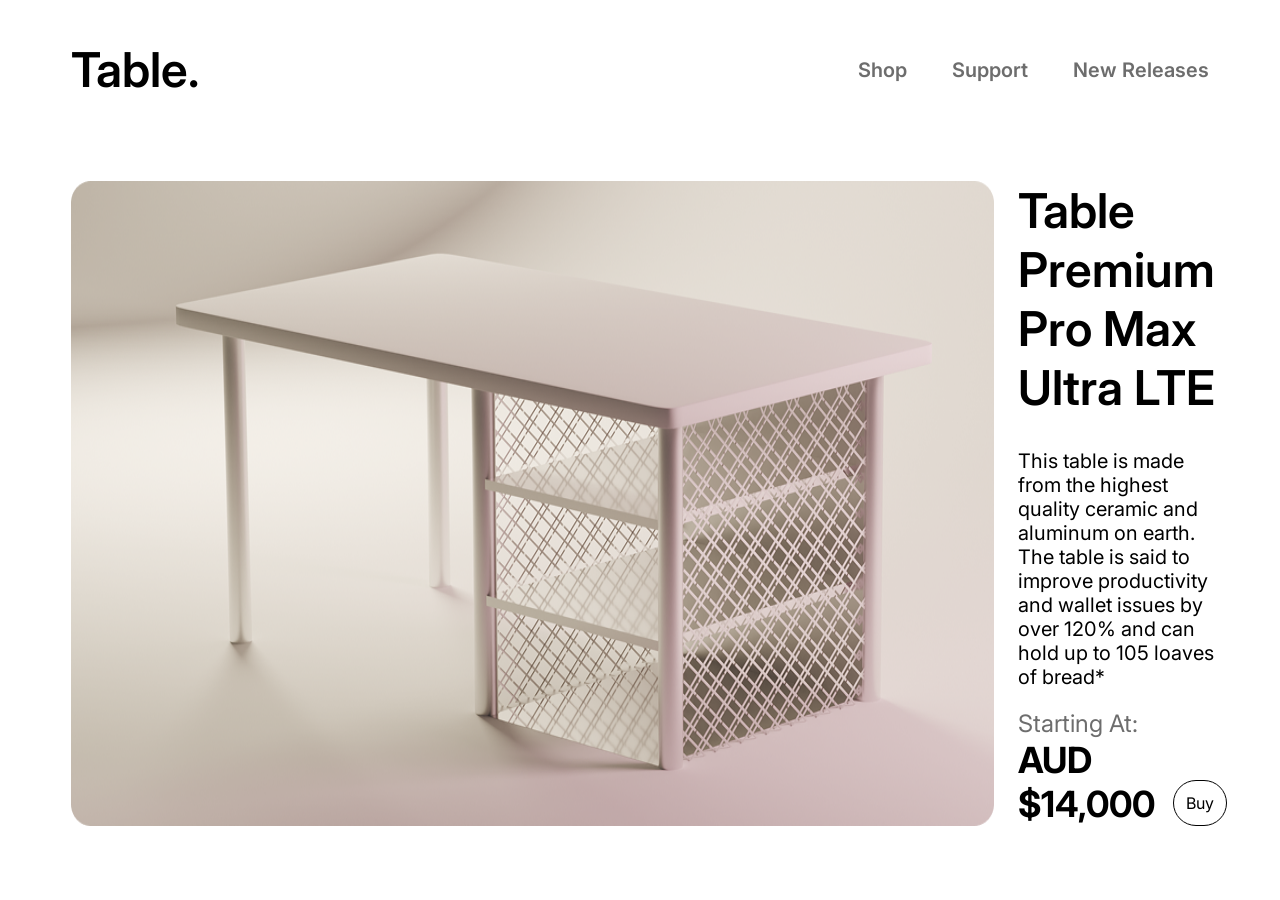
==== index.html @ e4bf4b3e "Added Section 1 of home page" ====
<!doctype html>
<html lang="en">
    <head>
        <meta charset="UTF-8" />
        <meta name="viewport" content="width=device-width, initial-scale=1.0" />
        <title>Table.</title>
        <link rel="stylesheet" href="style.css" />
    </head>
    <body>
        <header>
            <h1>Table.</h1>
            <div class="header-links">
                <p>Shop</p>
                <p>Support</p>
                <p>New Releases</p>
            </div>
        </header>
        <div class="homeS1">
            <img src="./Images/Table.png" alt="An Image of a Table" />
            <div class="s1Text">
                <div class="s1Disc">
                    <h1>Table Premium Pro Max Ultra LTE</h1>
                    <p>
                        This table is made from the highest quality ceramic and
                        aluminum on earth. The table is said to improve
                        productivity and wallet issues by over 120% and can hold
                        up to 105 loaves of bread*
                    </p>
                </div>

                <div class="purchasePrompt">
                    <div class="price">
                        <p>Starting At:</p>
                        <h2>AUD $14,000</h2>
                    </div>
                    <div class="buyBtn">
                        <p>Buy</p>
                    </div>
                </div>
            </div>
        </div>
    </body>
</html>
---- style.css ----
@import url("https://fonts.googleapis.com/css2?family=Inter:ital,opsz,wght@0,14..32,100..900;1,14..32,100..900&display=swap");
:root {
    --sub-heading-color: #6d6d6d;
}

* {
    font-family: "Inter";
}
body {
    display: flex;
    flex-direction: column;
    justify-content: space-around;
    align-items: center;
    background-color: white;
}
header {
    width: 90%;
    display: flex;
    flex-direction: row;
    align-items: center;
    justify-content: space-between;
    max-width: 1450px;
}
header > h1 {
    font-weight: 600;
    font-size: 48px;
}
.header-links {
    display: flex;
    flex-direction: row;
    margin-left: 45px;
    font-weight: 600;
    font-size: 20px;
    color: var(--sub-heading-color);
}
.header-links > p {
    margin-left: 45px;
}
.homeS1 {
    width: 90%;
    display: flex;
    flex-direction: row;
    justify-content: space-between;
    max-width: 1450px;
    margin-top: 50px;
}
.s1Text {
    display: flex;
    flex-direction: column;
    align-items: flex-start;
}
.homeS1 > .s1Text {
    flex-grow: 1;
    margin-left: 12px;
    display: flex;
    justify-content: space-between;
}
.homeS1 > .s1Text > .s1Disc > h1 {
    font-weight: 600;
    font-size: 48px;
    margin-top: 0px;
}
.homeS1 > .s1Text > .s1Disc > p {
    font-weight: 400;
    font-size: 20px;
    margin-top: 0px;
}
.homeS1 > img {
    flex-grow: 2;
    margin-right: 12px;
}
.purchasePrompt {
    display: flex;
    width: 100%;
    flex-direction: row;
    justify-content: space-between;
    align-items: flex-end;
}
.price > h2 {
    font-size: 36px;
    margin: 0px;
}
.price > p {
    font-weight: 400;
    font-size: 24px;
    margin: 0px;
    color: var(--sub-heading-color);
}
.buyBtn {
    margin-left: 18px;
    padding: 12px;
    display: flex;
    justify-content: center;
    align-items: center;
    flex-grow: 1;
    border-radius: 24px;
    border: 1px solid black;
}

.buyBtn > p {
    margin: 0px;
}
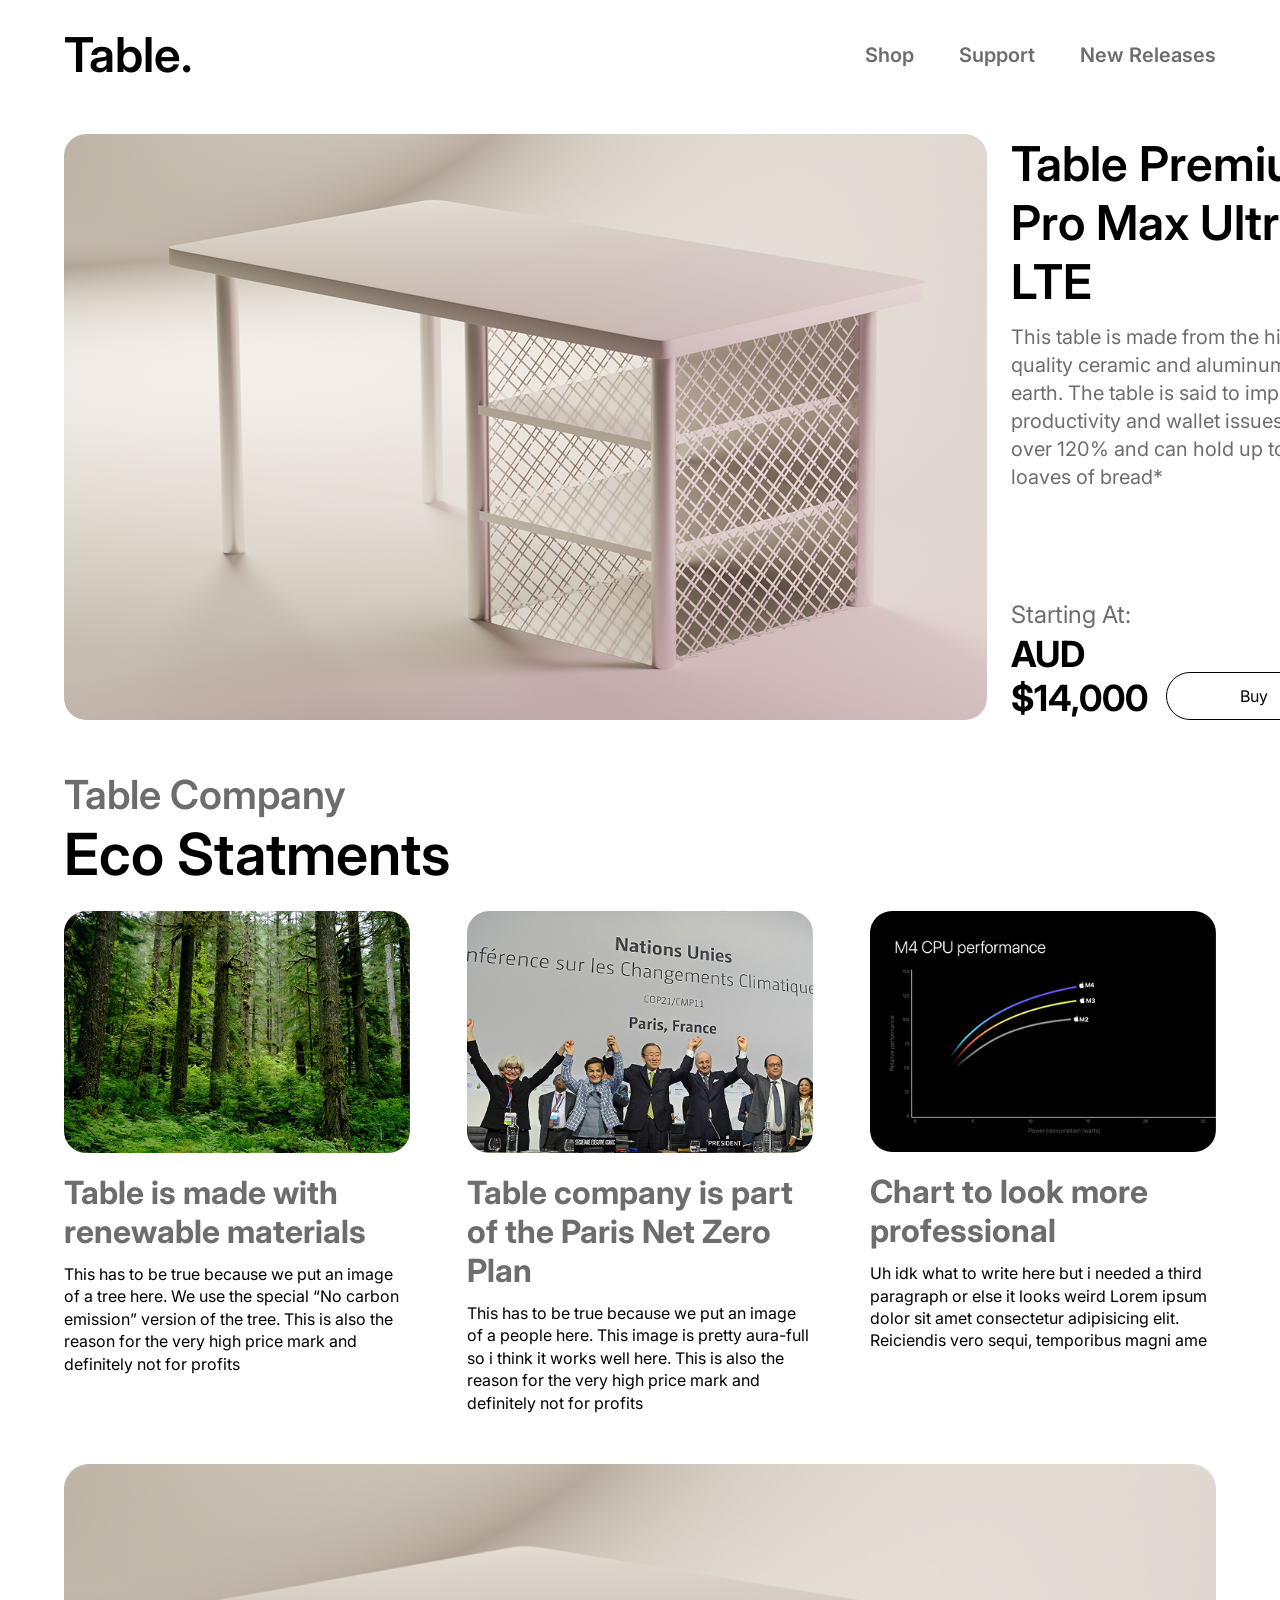
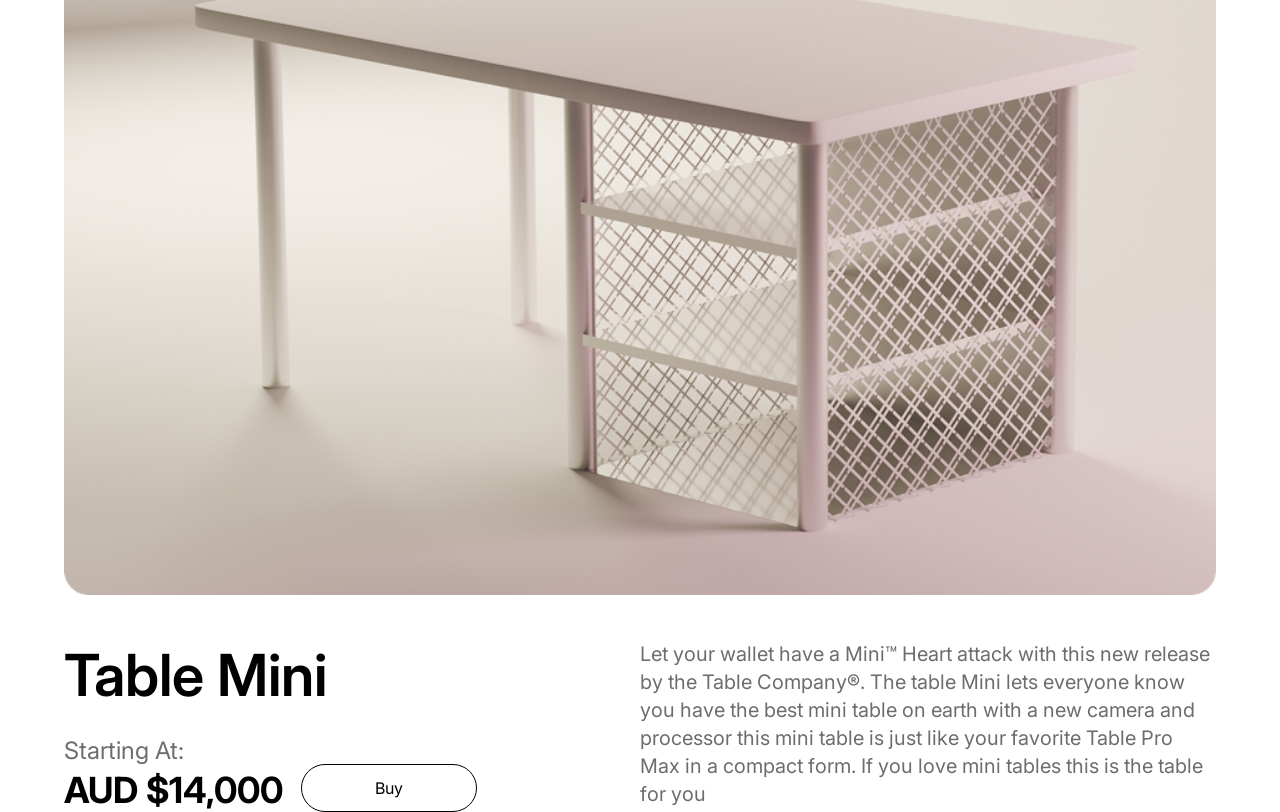
==== commit f4a52628: "finnished section 3" ====
--- a/index.html
+++ b/index.html
@@ -39,5 +39,68 @@
                 </div>
             </div>
         </div>
+        <div class="homeS2">
+            <div class="s2title">
+                <h2>Table Company</h2>
+                <h1>Eco Statments</h1>
+            </div>
+            <div class="s2panels">
+                <div class="S2Box">
+                    <img src="Images/eco 1.png" alt="" />
+                    <h1>Table is made with renewable materials</h1>
+                    <p>
+                        This has to be true because we put an image of a tree
+                        here. We use the special “No carbon emission” version of
+                        the tree. This is also the reason for the very high
+                        price mark and definitely not for profits
+                    </p>
+                </div>
+                <div class="S2Box">
+                    <img src="Images/eco 3.png" alt="" />
+                    <h1>Table company is part of the Paris Net Zero Plan</h1>
+                    <p>
+                        This has to be true because we put an image of a people
+                        here. This image is pretty aura-full so i think it works
+                        well here. This is also the reason for the very high
+                        price mark and definitely not for profits
+                    </p>
+                </div>
+                <div class="S2Box">
+                    <img src="Images/eco 2.png" alt="" />
+                    <h1>Chart to look more professional</h1>
+                    <p>
+                        Uh idk what to write here but i needed a third paragraph
+                        or else it looks weird Lorem ipsum dolor sit amet
+                        consectetur adipisicing elit. Reiciendis vero sequi,
+                        temporibus magni ame
+                    </p>
+                </div>
+            </div>
+        </div>
+        <div class="homeS3">
+            <img src="Images/Table.png" alt="Picture of Table Mini" />
+            <div class="s3disc">
+                <div class="homeS3left">
+                    <h1>Table Mini</h1>
+                    <div class="purchasePrompt">
+                        <div class="price">
+                            <p>Starting At:</p>
+                            <h2>AUD $14,000</h2>
+                        </div>
+                        <div class="buyBtn">
+                            <p>Buy</p>
+                        </div>
+                    </div>
+                </div>
+                <p>
+                    Let your wallet have a Mini™ Heart attack with this new
+                    release by the Table Company®. The table Mini lets everyone
+                    know you have the best mini table on earth with a new camera
+                    and processor this mini table is just like your favorite
+                    Table Pro Max in a compact form. If you love mini tables
+                    this is the table for you
+                </p>
+            </div>
+        </div>
     </body>
 </html>
--- a/style.css
+++ b/style.css
@@ -2,19 +2,23 @@
 :root {
     --sub-heading-color: #6d6d6d;
 }
-
+p {
+    line-height: 140%;
+}
 * {
     font-family: "Inter";
+    margin: 0;
 }
 body {
     display: flex;
     flex-direction: column;
-    justify-content: space-around;
+    justify-content: center;
     align-items: center;
     background-color: white;
 }
 header {
     width: 90%;
+    margin-top: 25px;
     display: flex;
     flex-direction: row;
     align-items: center;
@@ -43,8 +47,9 @@
     justify-content: space-between;
     max-width: 1450px;
     margin-top: 50px;
+    margin-bottom: 50px;
 }
-.s1Text {
+.homeS1 .s1Text {
     display: flex;
     flex-direction: column;
     align-items: flex-start;
@@ -59,11 +64,13 @@
     font-weight: 600;
     font-size: 48px;
     margin-top: 0px;
+    margin-bottom: 12px;
 }
 .homeS1 > .s1Text > .s1Disc > p {
     font-weight: 400;
     font-size: 20px;
     margin-top: 0px;
+    color: var(--sub-heading-color);
 }
 .homeS1 > img {
     flex-grow: 2;
@@ -100,3 +107,90 @@
 .buyBtn > p {
     margin: 0px;
 }
+.homeS2 {
+    display: flex;
+    width: 90%;
+    max-width: 1450px;
+    flex-direction: column;
+    justify-content: flex-start;
+}
+
+.s2title {
+    display: flex;
+    flex-direction: column;
+    justify-content: flex-start;
+}
+.s2title > h1 {
+    font-weight: 600;
+    font-size: 58px;
+    margin-bottom: 22px;
+}
+.s2title > h2 {
+    font-weight: 600;
+    font-size: 40px;
+    color: var(--sub-heading-color);
+}
+.s2panels {
+    display: flex;
+    flex-direction: row;
+    justify-content: space-between;
+}
+.s2panels > S2Box {
+    margin: 12px;
+}
+img {
+    border-radius: 22px;
+}
+.S2Box {
+    display: flex;
+    width: 30%;
+    flex-direction: column;
+}
+.S2Box > h1 {
+    color: var(--sub-heading-color);
+    font-size: 32px;
+    margin-top: 20px;
+    margin-bottom: 12px;
+}
+.homeS3 {
+    width: 90%;
+    margin-top: 50px;
+    display: flex;
+    flex-direction: column;
+    max-width: 1450px;
+}
+.s3disc {
+    margin-top: 45px;
+    display: flex;
+    direction: row;
+    justify-content: space-between;
+    align-items: flex-start;
+}
+.s3disc > p {
+    max-width: 50%;
+}
+.homeS3left {
+    display: flex;
+    flex-direction: column;
+    justify-content: space-between;
+}
+.homeS3 > img {
+    object-fit: cover;
+    height: 25%;
+    width: auto;
+}
+.homeS3left > h1 {
+    font-size: 58px;
+    font-weight: 600;
+}
+.s3disc > p {
+    font-size: 20px;
+    color: var(--sub-heading-color);
+    line-height: 140%;
+}
+.price > p {
+    margin-top: 24px;
+}
+.buyBtn {
+    min-width: 150px;
+}
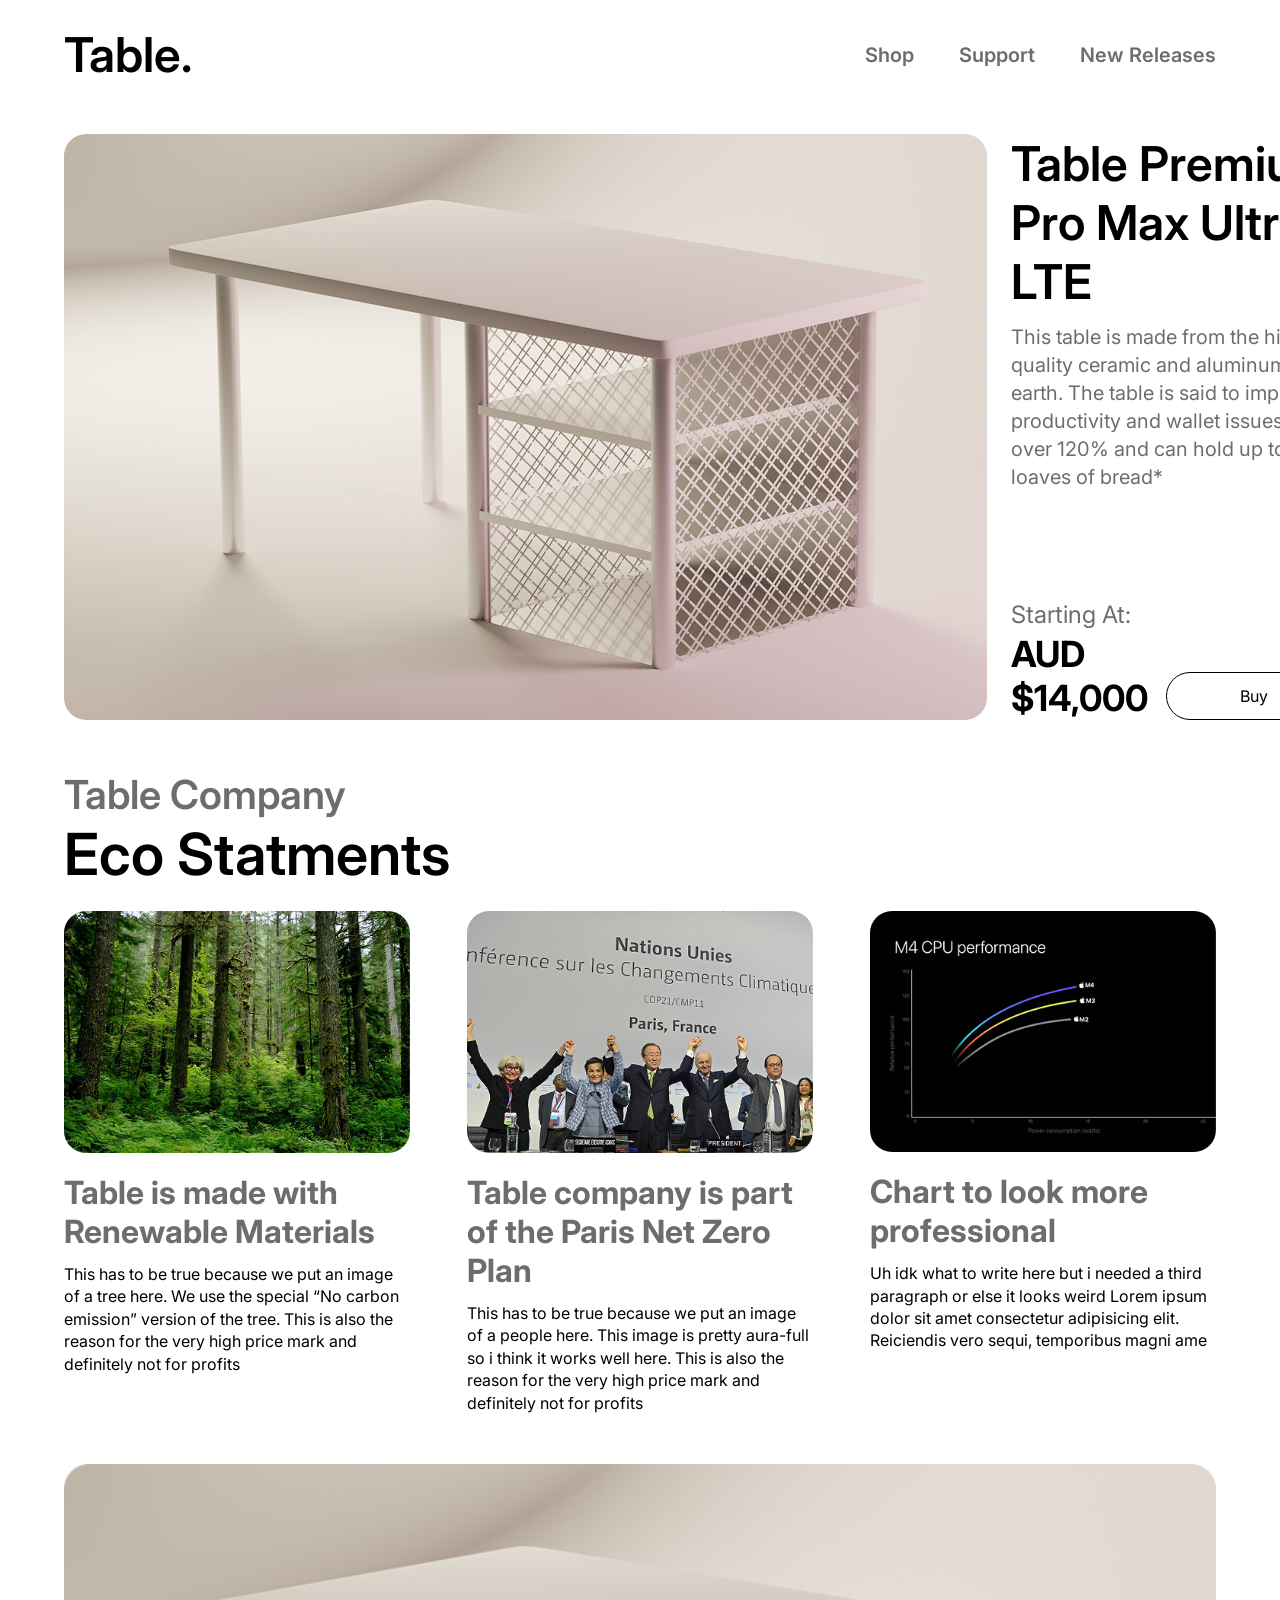
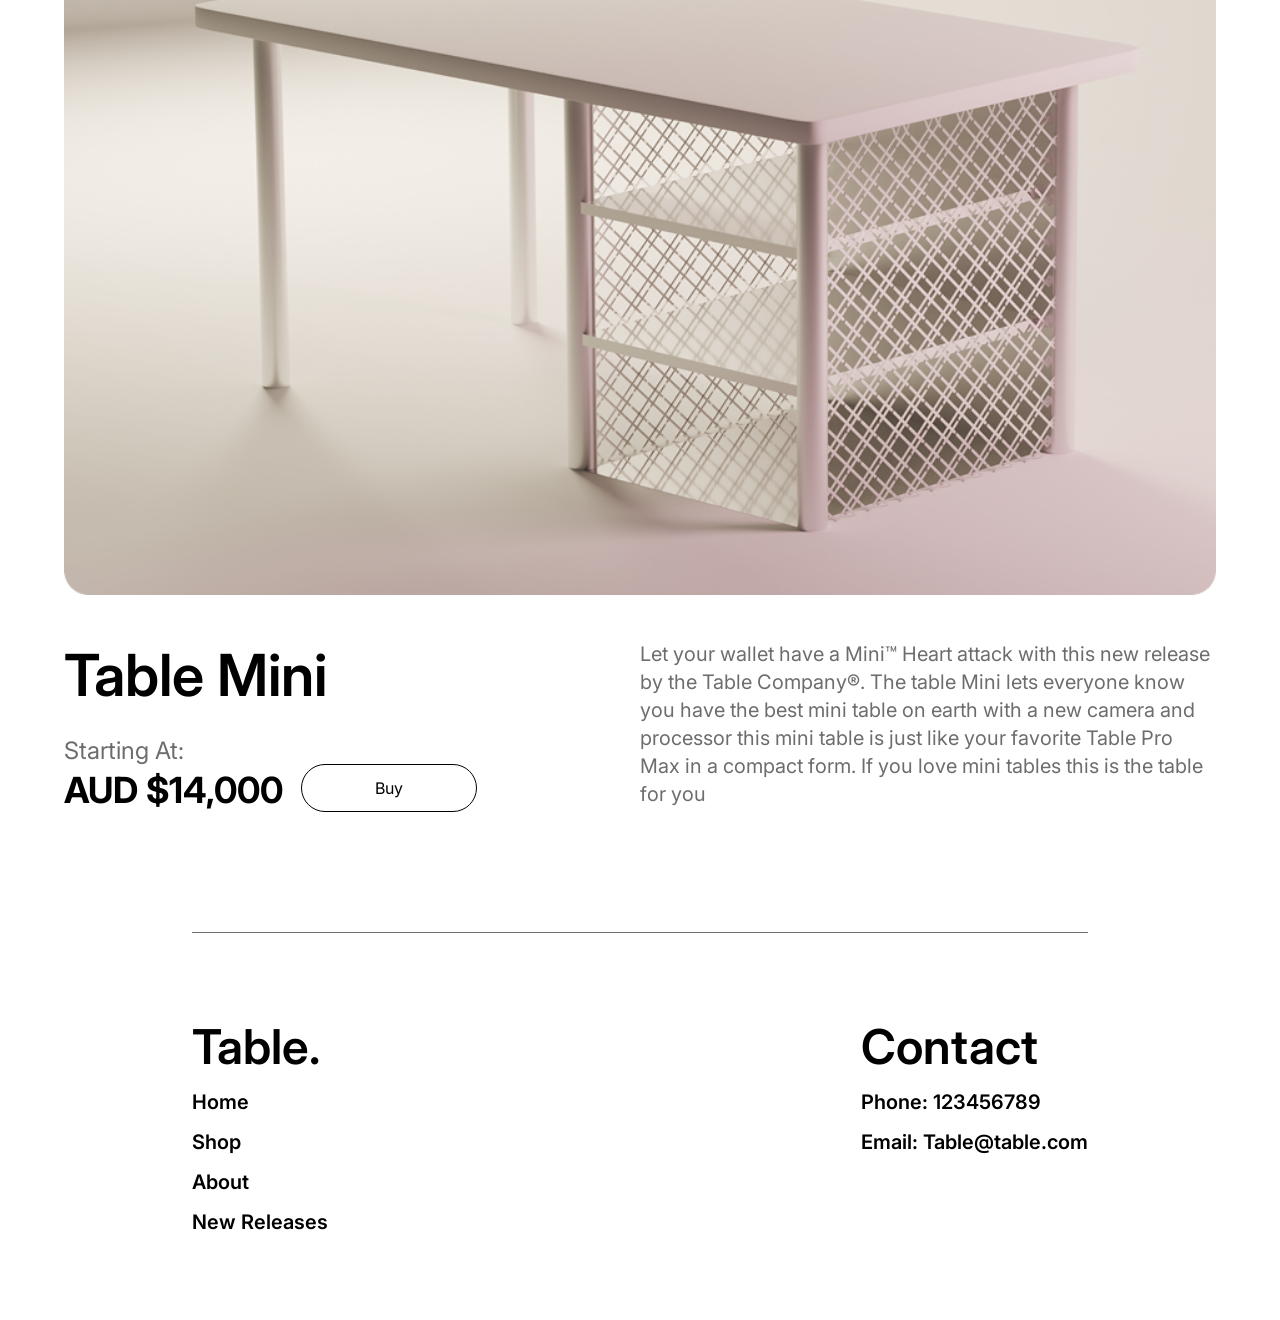
==== commit 84fb847c: "Added shop page" ====
--- a/index.html
+++ b/index.html
@@ -10,9 +10,9 @@
         <header>
             <h1>Table.</h1>
             <div class="header-links">
-                <p>Shop</p>
-                <p>Support</p>
-                <p>New Releases</p>
+                <a href="Shop.html">Shop</a>
+                <a>Support</a>
+                <a>New Releases</a>
             </div>
         </header>
         <div class="homeS1">
@@ -47,7 +47,7 @@
             <div class="s2panels">
                 <div class="S2Box">
                     <img src="Images/eco 1.png" alt="" />
-                    <h1>Table is made with renewable materials</h1>
+                    <h1>Table is made with Renewable Materials</h1>
                     <p>
                         This has to be true because we put an image of a tree
                         here. We use the special “No carbon emission” version of
@@ -102,5 +102,19 @@
                 </p>
             </div>
         </div>
+        <footer>
+            <div class="footer-content-left">
+                <h1>Table.</h1>
+                <p>Home</p>
+                <p>Shop</p>
+                <p>About</p>
+                <p>New Releases</p>
+            </div>
+            <div class="footer-content-right">
+                <h1>Contact</h1>
+                <p>Phone: 123456789</p>
+                <p>Email: Table@table.com</p>
+            </div>
+        </footer>
     </body>
 </html>
--- a/style.css
+++ b/style.css
@@ -29,6 +29,10 @@
     font-weight: 600;
     font-size: 48px;
 }
+.footer-content-left > h1 {
+    font-weight: 600;
+    font-size: 48px;
+}
 .header-links {
     display: flex;
     flex-direction: row;
@@ -37,8 +41,10 @@
     font-size: 20px;
     color: var(--sub-heading-color);
 }
-.header-links > p {
+.header-links > a {
     margin-left: 45px;
+    color: var(--sub-heading-color);
+    text-decoration: none;
 }
 .homeS1 {
     width: 90%;
@@ -194,3 +200,26 @@
 .buyBtn {
     min-width: 150px;
 }
+footer {
+    width: 70%;
+    margin-top: 120px;
+    padding: 84px 0px;
+    max-width: 1450px;
+    border-top: solid 1px var(--sub-heading-color);
+    display: flex;
+    justify-content: space-between;
+}
+.footer-content-left > p {
+    font-weight: 600;
+    font-size: 20px;
+    padding-top: 12px;
+}
+.footer-content-right > p {
+    font-weight: 600;
+    font-size: 20px;
+    padding-top: 12px;
+}
+.footer-content-right > h1 {
+    font-weight: 600;
+    font-size: 48px;
+}
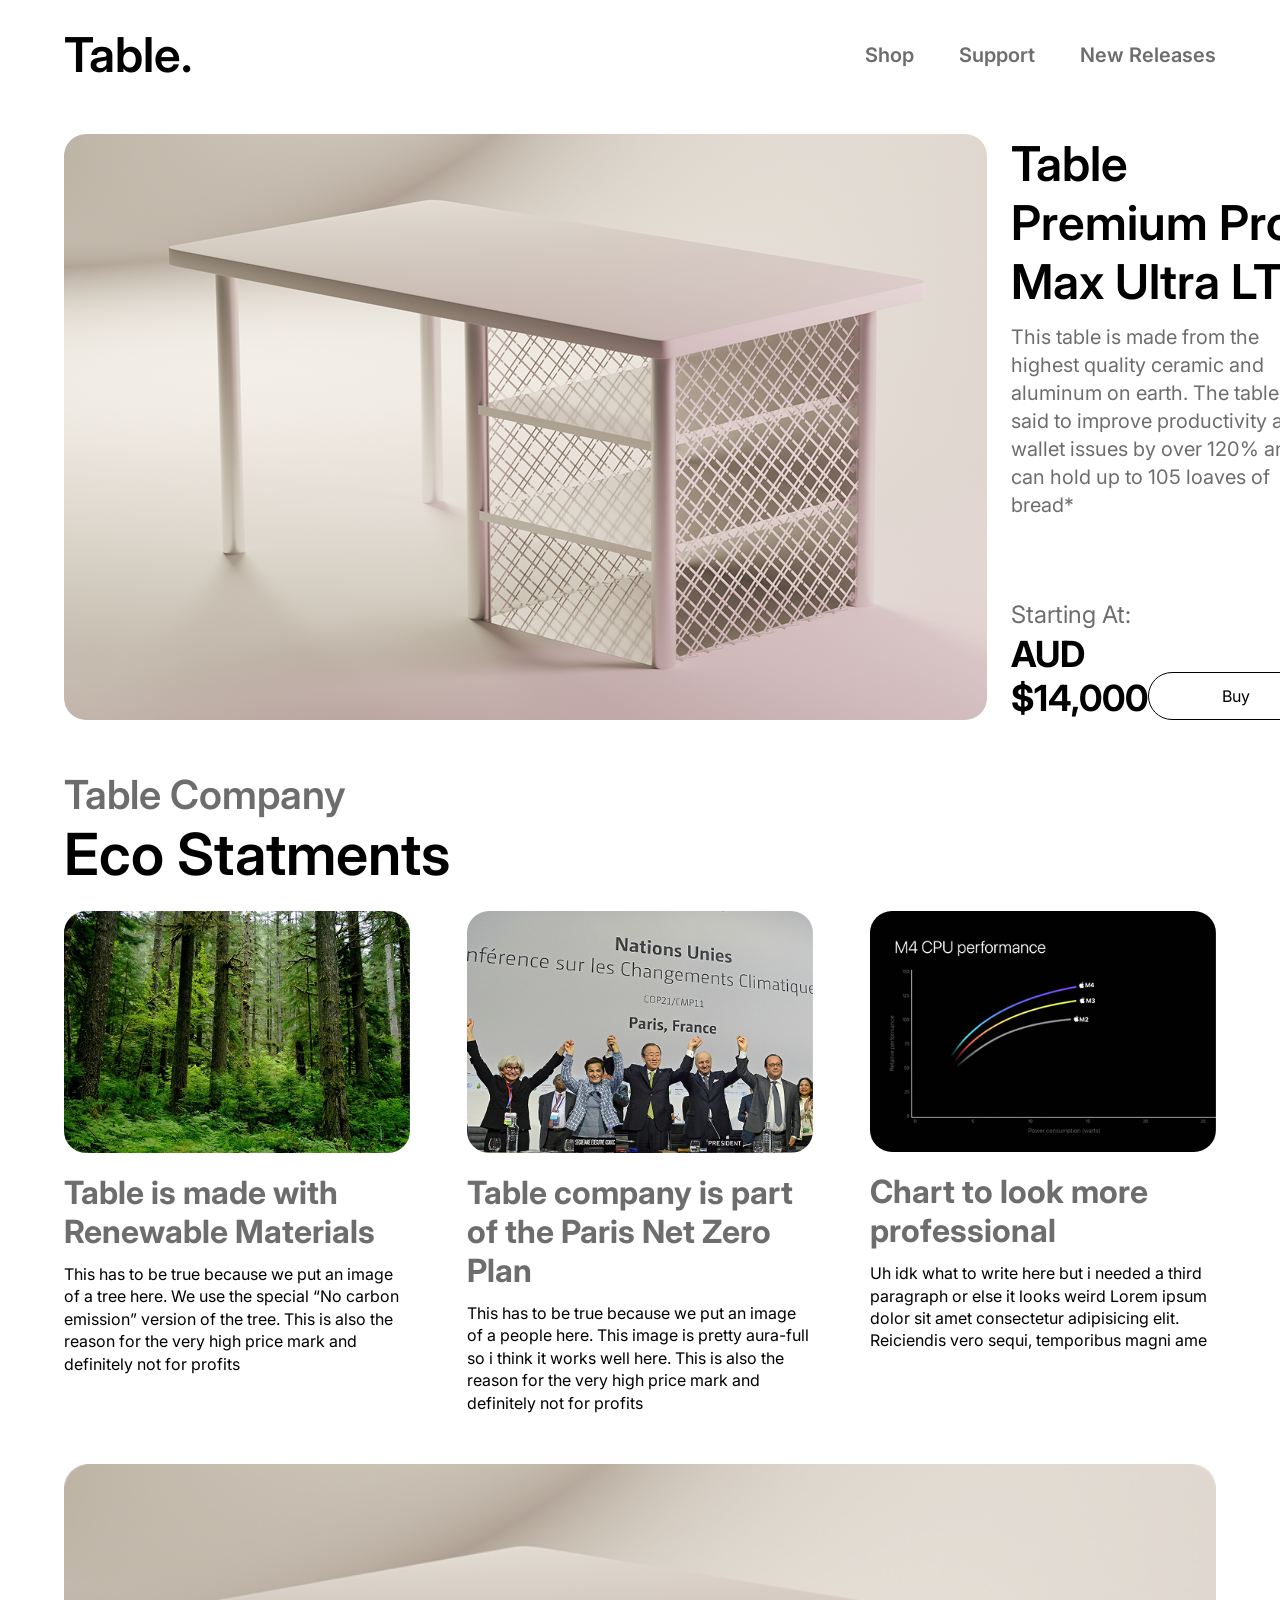
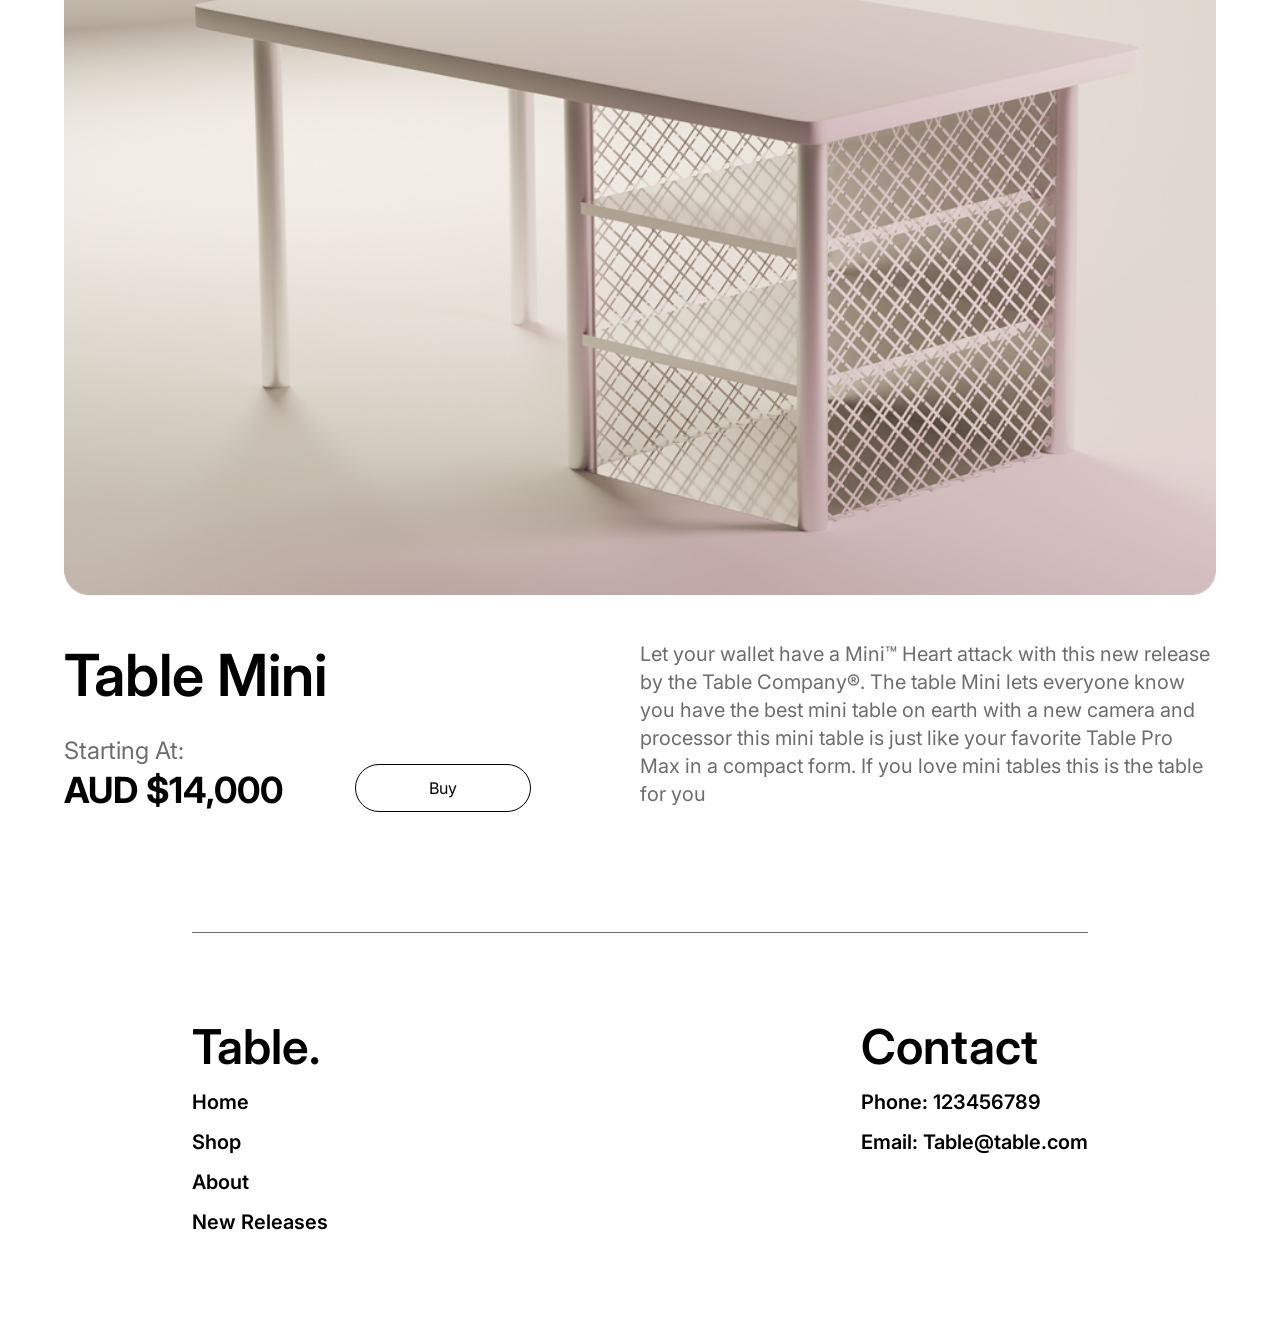
==== commit 8adc03b0: "Finnished Shop Page" ====
--- a/index.html
+++ b/index.html
@@ -8,7 +8,7 @@
     </head>
     <body>
         <header>
-            <h1>Table.</h1>
+            <a href="index.html" class="TableLogo">Table.</a>
             <div class="header-links">
                 <a href="Shop.html">Shop</a>
                 <a>Support</a>
--- a/style.css
+++ b/style.css
@@ -25,9 +25,11 @@
     justify-content: space-between;
     max-width: 1450px;
 }
-header > h1 {
-    font-weight: 600;
-    font-size: 48px;
+.TableLogo {
+    font-weight: 600;
+    font-size: 48px;
+    color: black;
+    text-decoration: none;
 }
 .footer-content-left > h1 {
     font-weight: 600;
@@ -61,10 +63,10 @@
     align-items: flex-start;
 }
 .homeS1 > .s1Text {
-    flex-grow: 1;
     margin-left: 12px;
     display: flex;
     justify-content: space-between;
+    flex-shrink: 2;
 }
 .homeS1 > .s1Text > .s1Disc > h1 {
     font-weight: 600;
@@ -84,7 +86,7 @@
 }
 .purchasePrompt {
     display: flex;
-    width: 100%;
+    width: 90%;
     flex-direction: row;
     justify-content: space-between;
     align-items: flex-end;
@@ -100,12 +102,10 @@
     color: var(--sub-heading-color);
 }
 .buyBtn {
-    margin-left: 18px;
     padding: 12px;
     display: flex;
     justify-content: center;
     align-items: center;
-    flex-grow: 1;
     border-radius: 24px;
     border: 1px solid black;
 }
@@ -146,6 +146,7 @@
 }
 img {
     border-radius: 22px;
+    width: 100%;
 }
 .S2Box {
     display: flex;
@@ -179,6 +180,7 @@
     display: flex;
     flex-direction: column;
     justify-content: space-between;
+    width: 45%;
 }
 .homeS3 > img {
     object-fit: cover;
@@ -223,3 +225,107 @@
     font-weight: 600;
     font-size: 48px;
 }
+.shopS1 {
+    background-image: url(./Images/Table2.png);
+    background-size: 100%;
+    border-radius: 22px;
+    display: flex;
+    margin-top: 50px;
+    width: 90%;
+    max-width: 1450px;
+    justify-content: space-between;
+    height: 650px;
+}
+.shopS1Right {
+    align-self: flex-start;
+    padding: 55px;
+}
+.shopS1Right > h1 {
+    font-size: 64px;
+    font-weight: 600;
+}
+.shopS1Left {
+    align-self: flex-end;
+    padding: 55px;
+    width: 35%;
+}
+.shopS1Left > p {
+    font-weight: 250;
+    font-size: 32px;
+    font-style: italic;
+}
+.shopS3 {
+    width: 90%;
+    max-width: 1450px;
+}
+.shopS3 > h1 {
+    font-size: 48px;
+    font-weight: 600;
+    color: var(--sub-heading-color);
+}
+.shopS3CardContainer {
+    margin-top: 48px;
+    display: flex;
+    direction: row;
+    justify-content: space-evenly;
+}
+
+.shopS3Card {
+    width: 40%;
+    border: 0.5px solid var(--sub-heading-color);
+    box-shadow: 4px 4px 30px lightgray;
+    border-radius: 24px;
+    display: flex;
+    flex-direction: column;
+}
+.shopS3Card > img {
+    mask-image: linear-gradient(to bottom, black 0, transparent 100%);
+}
+.shopS3Card > h1 {
+    margin: -12px 32px 12px 32px;
+    font-size: 40px;
+    font-weight: 600;
+}
+.shopS3Card > p {
+    margin: 0px 32px;
+    font-weight: 400;
+    font-size: 20px;
+    color: var(--sub-heading-color);
+}
+.shopS3Card > .purchasePrompt {
+    margin: 32px;
+}
+.studentDiscount {
+    width: 90%;
+    max-width: 1450px;
+    display: flex;
+    flex-direction: row;
+    margin-top: 50px;
+    border: 0.5px solid var(--sub-heading-color);
+    border-radius: 22px;
+}
+.studentDiscountText {
+    margin: 28px;
+    display: flex;
+    flex-direction: column;
+    justify-content: space-between;
+}
+.studentTop > h1 {
+    font-size: 40px;
+    font-weight: 600;
+    margin-bottom: 24px;
+}
+.studentTop > p {
+    color: var(--sub-heading-color);
+    font-size: 20px;
+}
+.onlyAtTable {
+    display: flex;
+    flex-direction: row;
+    align-items: baseline;
+}
+.onlyAtTable > p {
+    color: var(--sub-heading-color);
+    font-size: 20px;
+    margin-right: 8px;
+}
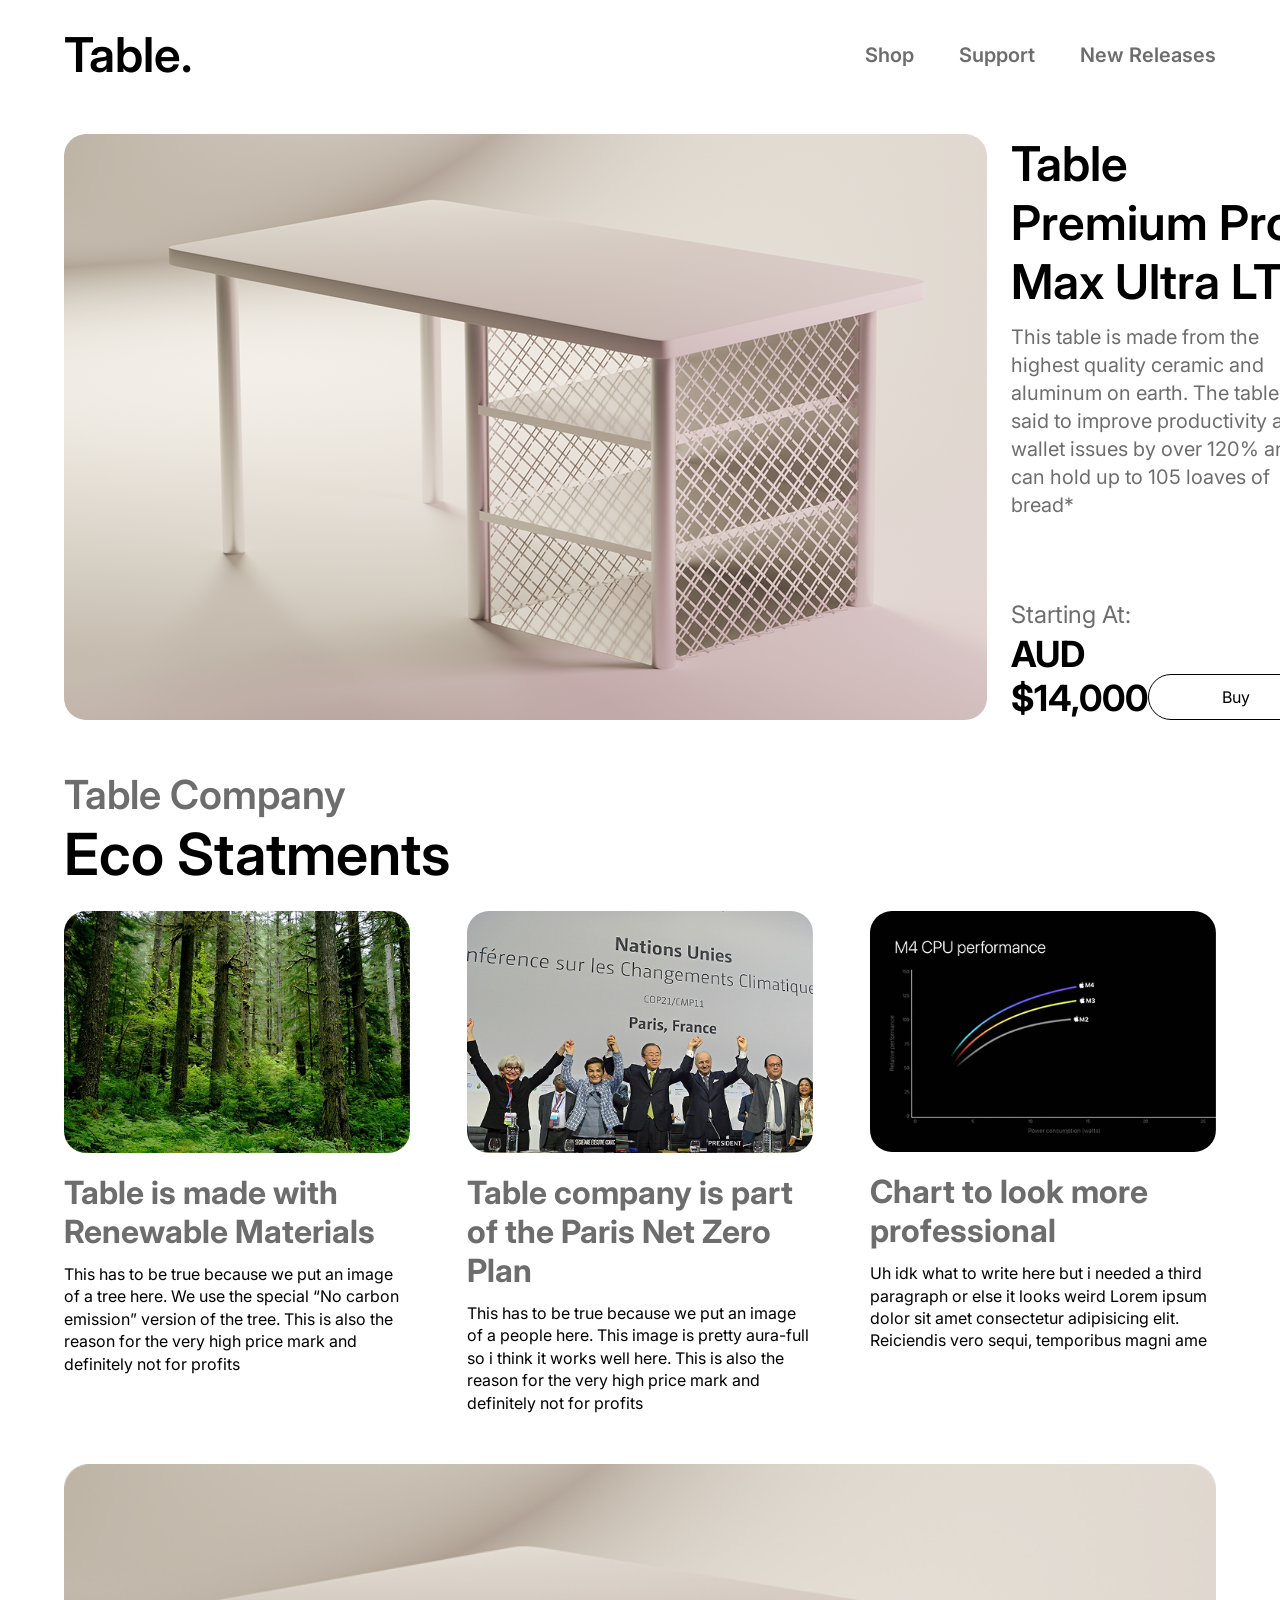
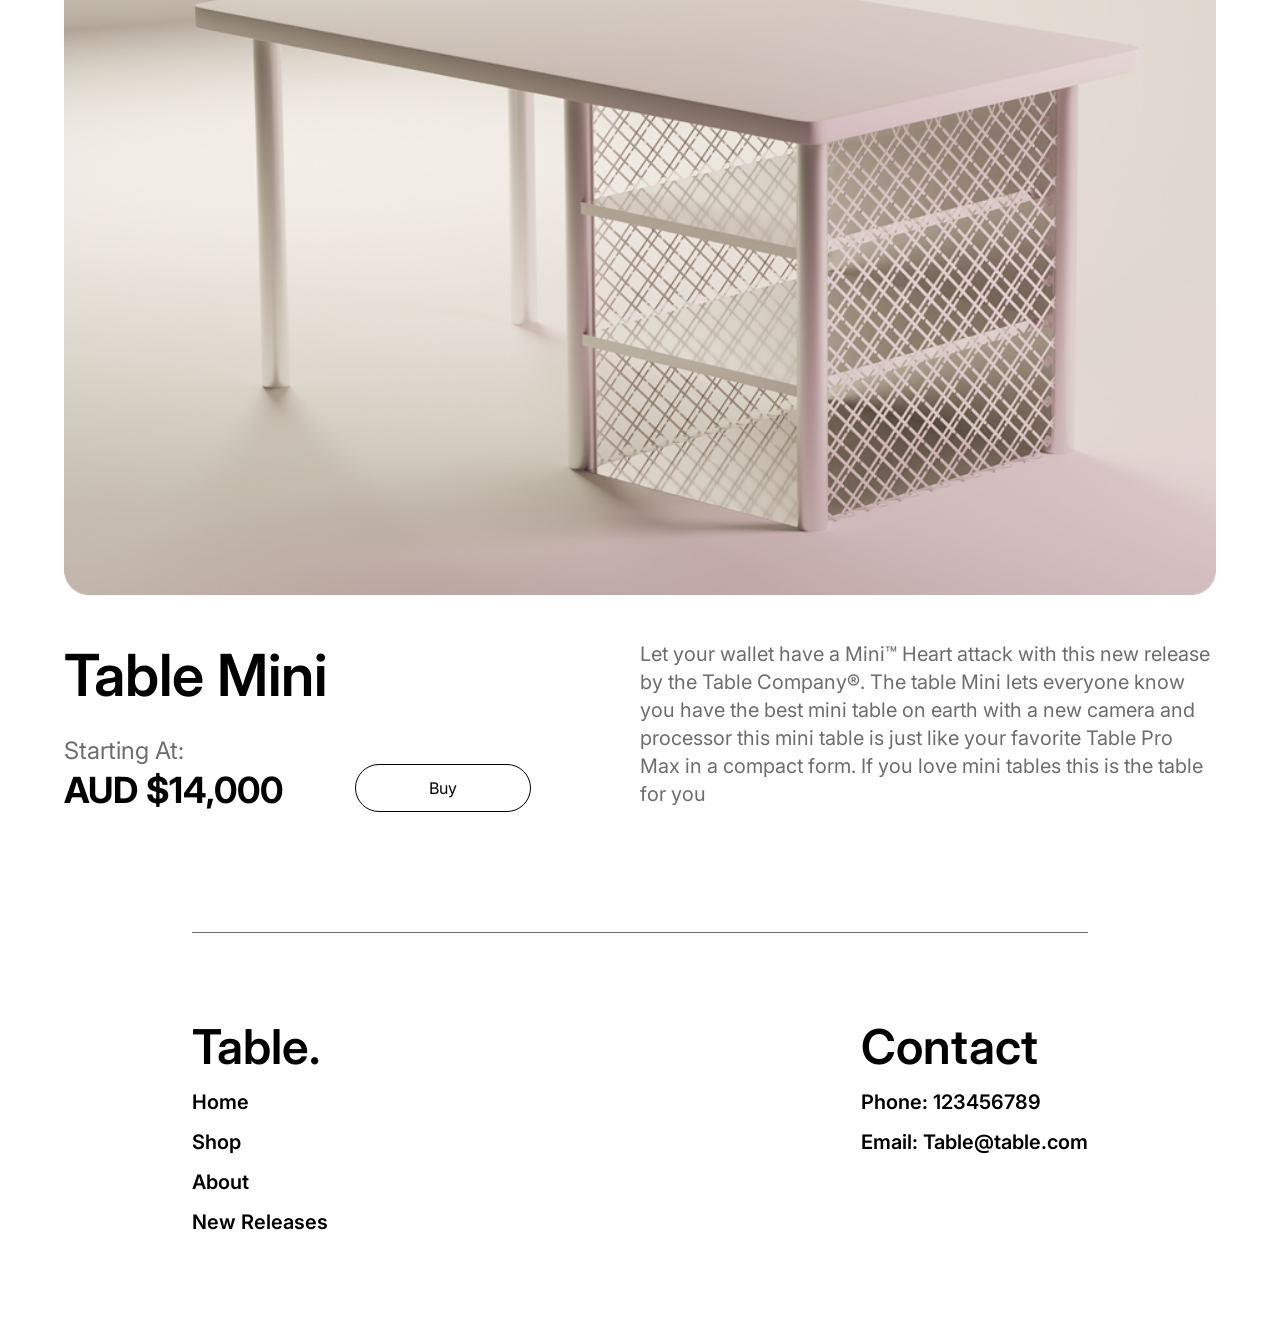
==== commit 9d1dc747: "idk" ====
--- a/index.html
+++ b/index.html
@@ -10,9 +10,9 @@
         <header>
             <a href="index.html" class="TableLogo">Table.</a>
             <div class="header-links">
-                <a href="Shop.html">Shop</a>
-                <a>Support</a>
-                <a>New Releases</a>
+                <a href="shop.html">Shop</a>
+                <a href="support.html">Support</a>
+                <a href="new.html">New Releases</a>
             </div>
         </header>
         <div class="homeS1">
@@ -34,7 +34,7 @@
                         <h2>AUD $14,000</h2>
                     </div>
                     <div class="buyBtn">
-                        <p>Buy</p>
+                        <a href="./buyTableProMaxect.html">Buy</a>
                     </div>
                 </div>
             </div>
--- a/style.css
+++ b/style.css
@@ -1,6 +1,8 @@
 @import url("https://fonts.googleapis.com/css2?family=Inter:ital,opsz,wght@0,14..32,100..900;1,14..32,100..900&display=swap");
 :root {
     --sub-heading-color: #6d6d6d;
+    --selected: #066aff;
+    --text-input-bg-color: #fafafa;
 }
 p {
     line-height: 140%;
@@ -16,6 +18,10 @@
     align-items: center;
     background-color: white;
 }
+a {
+    color: black;
+    text-decoration: none;
+}
 header {
     width: 90%;
     margin-top: 25px;
@@ -83,6 +89,13 @@
 .homeS1 > img {
     flex-grow: 2;
     margin-right: 12px;
+}
+.shopbigtitle {
+    display: flex;
+    width: 90%;
+    max-width: 1450px;
+    margin-top: 50px;
+    font-size: 38px;
 }
 .purchasePrompt {
     display: flex;
@@ -146,7 +159,7 @@
 }
 img {
     border-radius: 22px;
-    width: 100%;
+    width: auto;
 }
 .S2Box {
     display: flex;
@@ -329,3 +342,149 @@
     font-size: 20px;
     margin-right: 8px;
 }
+.supportLinks {
+    display: flex;
+    width: 90%;
+    max-width: 1450px;
+    margin-top: 50px;
+    flex-direction: column;
+}
+.supportLinks > h1 {
+    font-size: 64px;
+    font-weight: 600;
+    margin-bottom: 24px;
+}
+.faq > h1 {
+    font-size: 64px;
+    font-weight: 600;
+    margin-bottom: 24px;
+    margin: 24px 0px;
+}
+.supportLinks > p {
+    color: var(--sub-heading-color);
+    font-size: 20px;
+}
+.question {
+    width: 90%;
+    border: 1px solid var(--sub-heading-color);
+    border-radius: 22px;
+    padding: 24px;
+    margin: 24px;
+    display: flex;
+    flex-direction: row;
+    justify-content: space-between;
+    align-items: center;
+}
+.question > h2 {
+    font-size: 24px;
+    font-weight: 500;
+    margin-bottom: 8px;
+}
+.question > p {
+    font-size: 20px;
+    margin-left: 12px;
+    color: var(--sub-heading-color);
+}
+.purchaseArea {
+    width: 90%;
+    max-width: 1450px;
+    display: flex;
+}
+.buyOptions {
+    display: flex;
+    flex-grow: 2;
+    border: 0.5px solid #c2c2c2;
+    flex-direction: column;
+    padding: 42px;
+    border-radius: 22px;
+}
+
+.buyOptions > h1 {
+    font-weight: 600;
+    font-size: 48px;
+}
+.opt > h1 {
+    font-weight: 500;
+    font-size: 36px;
+    color: var(--sub-heading-color);
+    margin-top: 40px;
+}
+.opt > p {
+    font-size: 20px;
+    font-weight: 400;
+    color: var(--sub-heading-color);
+}
+.opt > div {
+    display: flex;
+    flex-direction: row;
+    justify-content: space-between;
+    padding: 32px;
+    margin: 50px;
+    align-items: center;
+}
+.opti {
+    border: 1px solid var(--sub-heading-color);
+    border-radius: 22px;
+}
+.select {
+    border-radius: 22px;
+    border: 2px solid var(--selected);
+}
+.cardDetails {
+    display: flex;
+    position: relative;
+    flex-direction: column;
+    flex-grow: 0;
+    border: 0.5px solid #c2c2c2;
+    border-radius: 22px;
+    padding: 42px;
+    margin-left: 20px;
+    height: min-content;
+}
+
+.cardDetails > h1 .select {
+    border-radius: 22px;
+    border: 2px solid var(--selected);
+}
+input::placeholder {
+    font-size: 20px;
+    font-weight: 600;
+}
+input {
+    border: 1px solid #c2c2c2;
+    padding: 22px;
+    border-radius: 22px;
+    margin: 16px 0px;
+    background-color: var(--text-input-bg-color);
+}
+.checkoutCtnr {
+    display: flex;
+    width: 100%;
+    justify-content: center;
+}
+.checkoutBtn {
+    width: 50%;
+    display: flex;
+    justify-content: center;
+    margin-top: 24px;
+    padding: 8px;
+    background-color: var(--selected);
+    border-radius: 50px;
+    color: white;
+}
+.checkoutBtn > h2 {
+    font-weight: 500;
+}
+.cardProviders {
+    display: flex;
+    max-width: 90%;
+    flex-direction: row;
+    flex-wrap: wrap;
+}
+.cardContainer {
+    display: flex;
+    flex-direction: column;
+}
+.cardProviders > img {
+    max-height: 2.725rem;
+}
